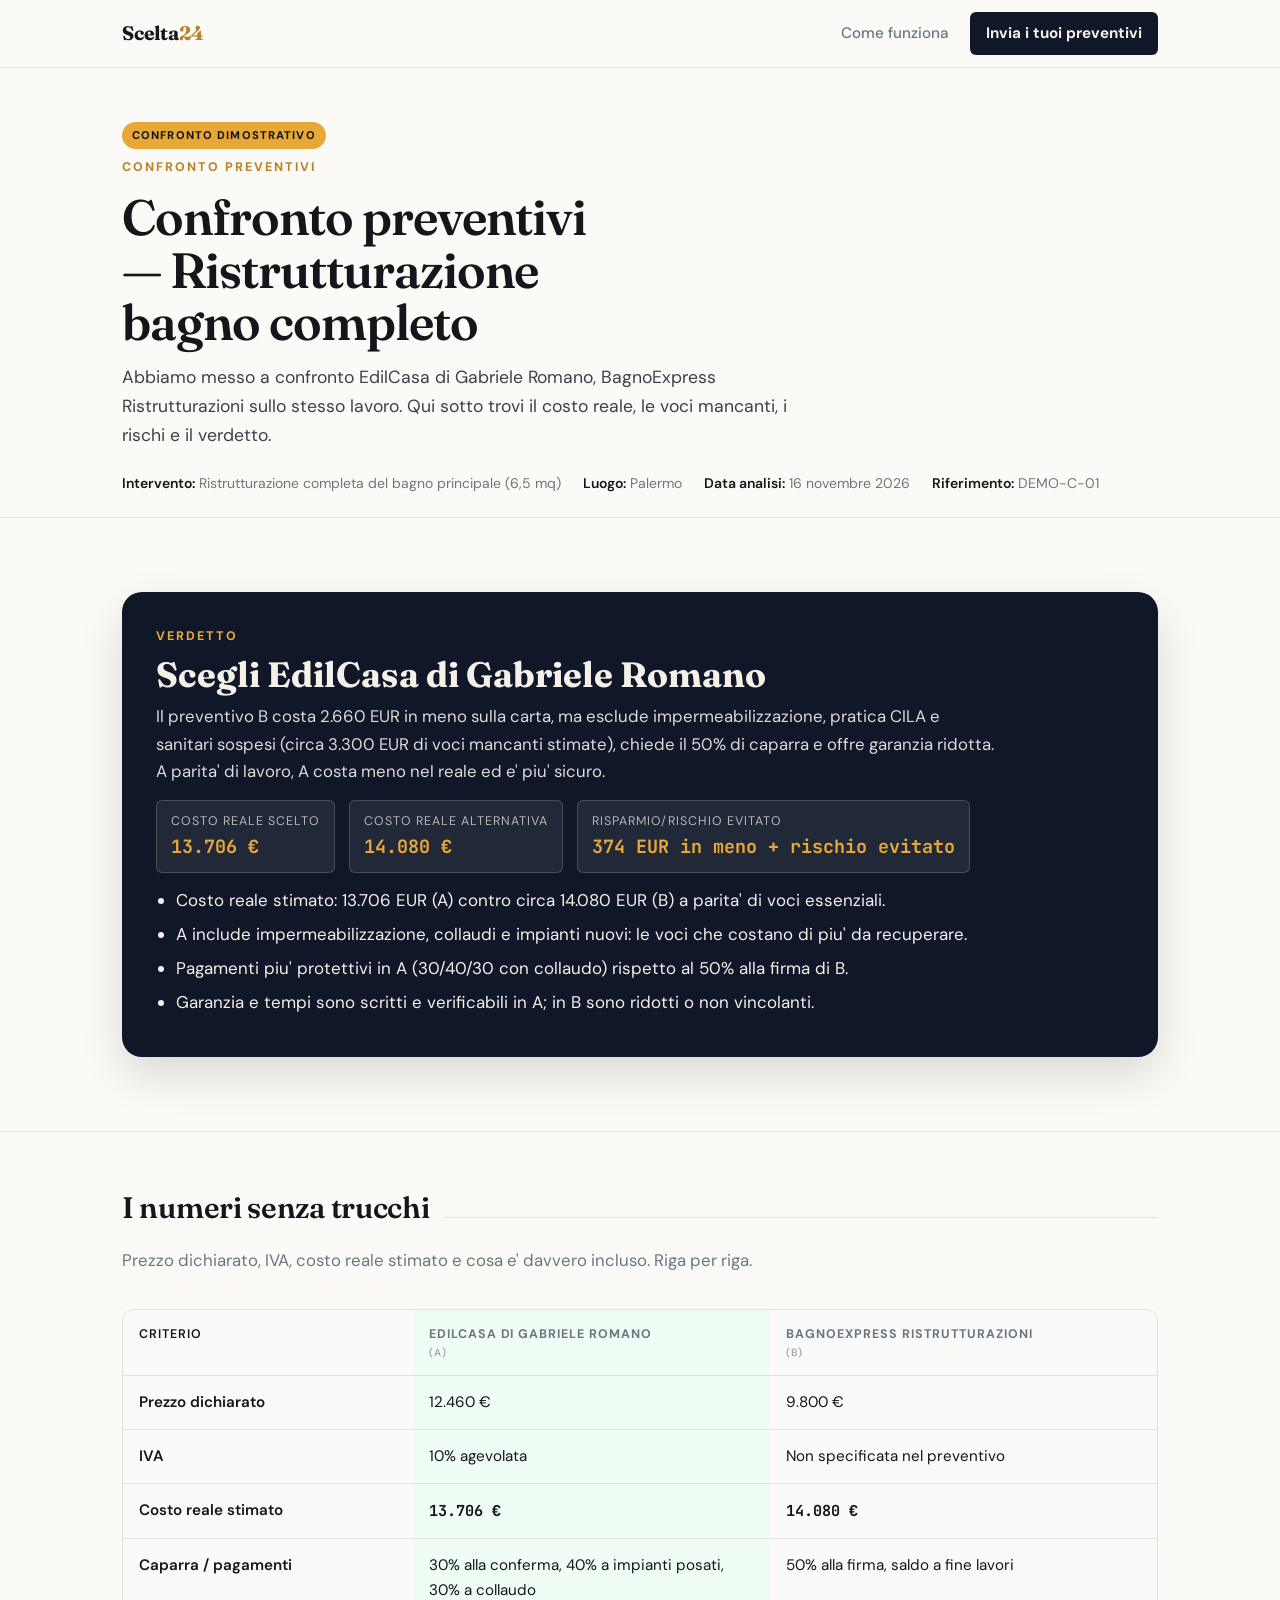
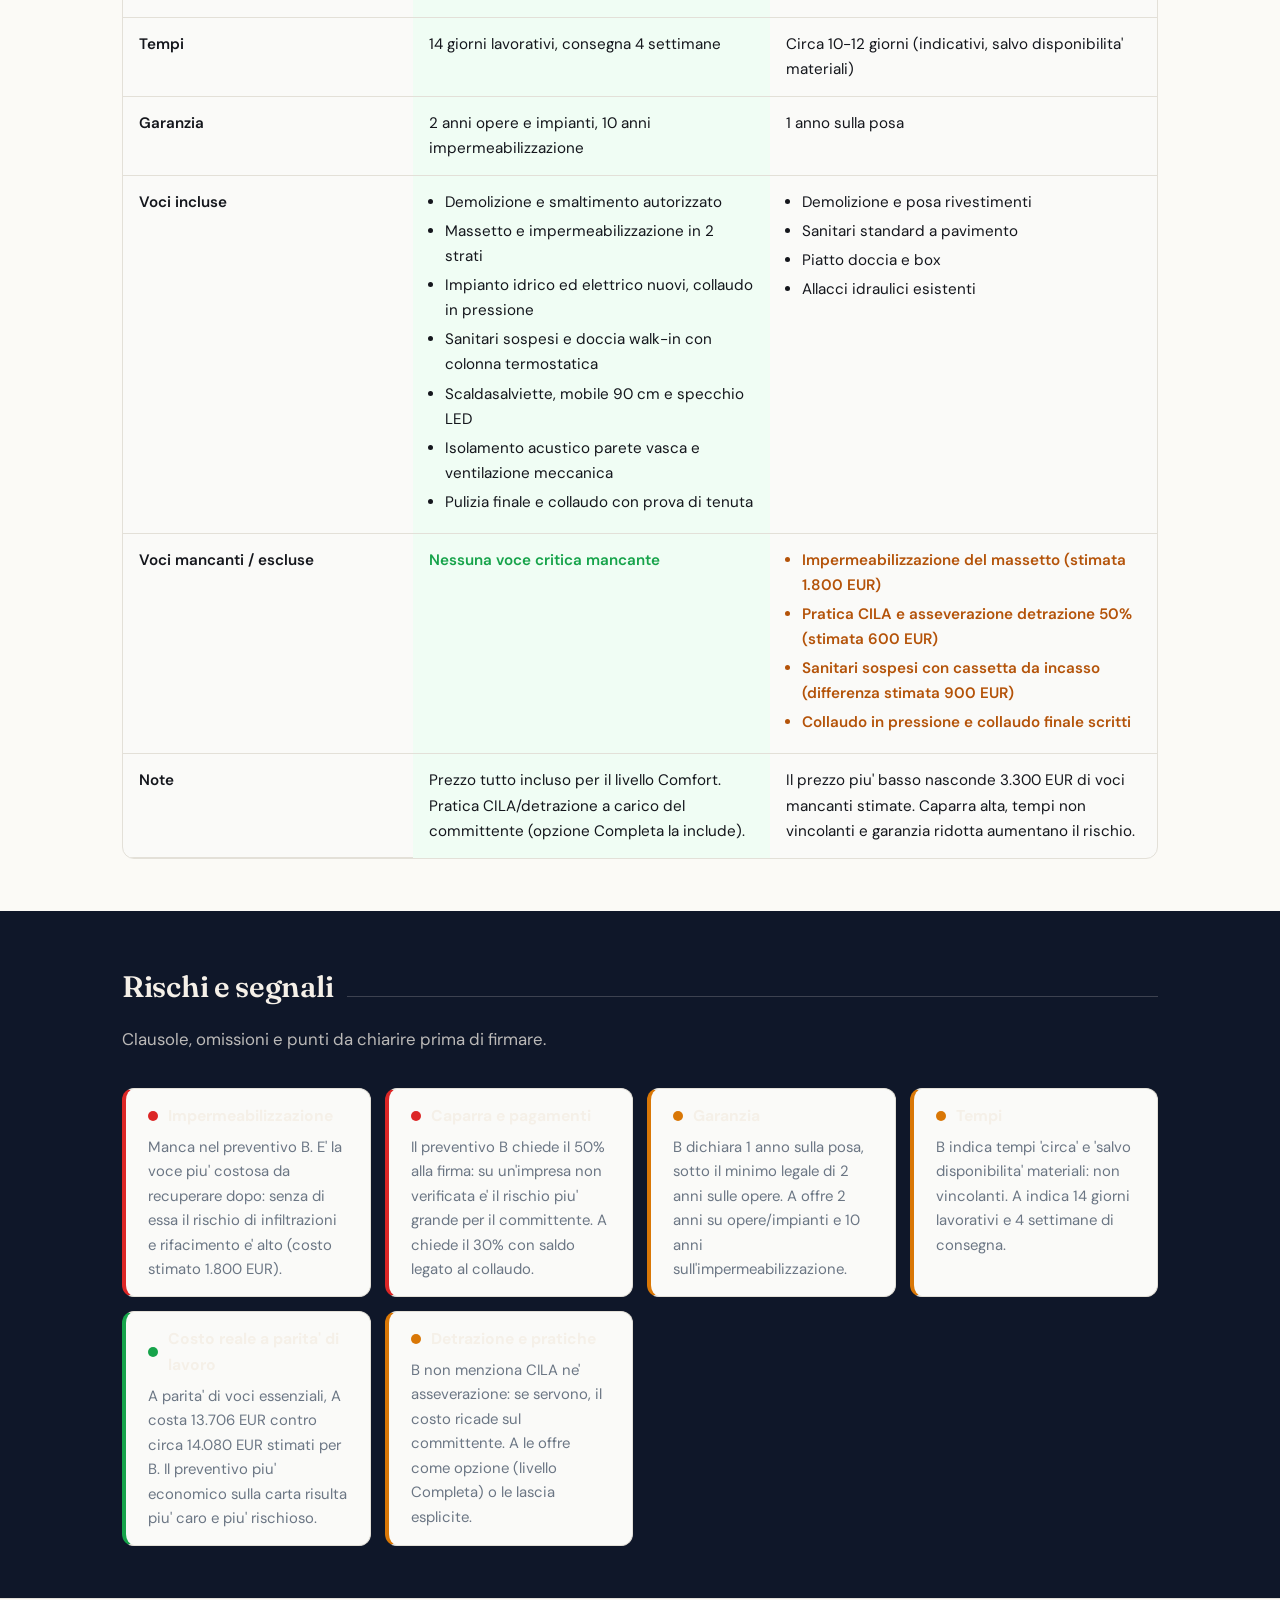
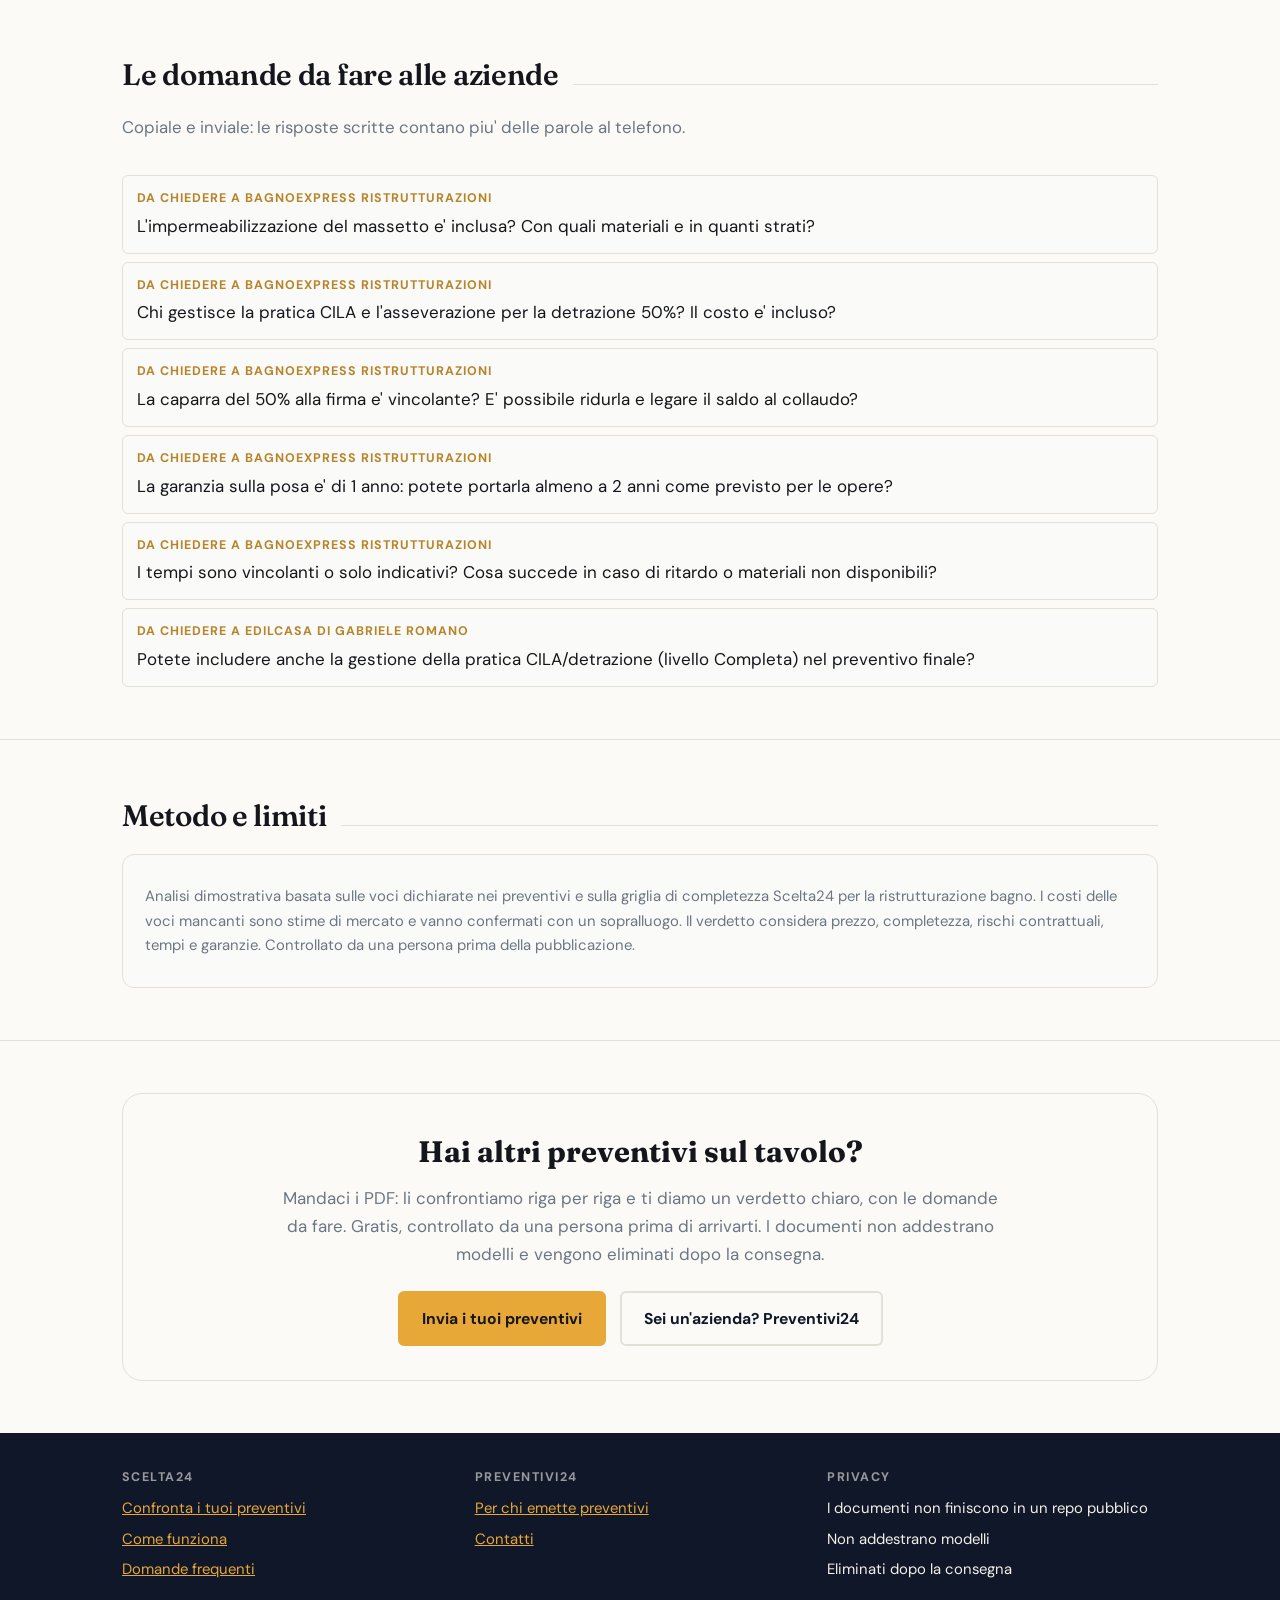
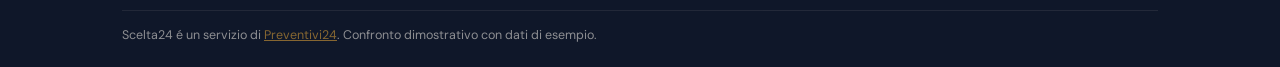
==== confronto-demo-bagno/index.html @ 73a25866 "Riconverte Scelta24 in comparatore preventivi: demo confronto, griglie conoscenza, analizza.py, land" ====
<!DOCTYPE html>
<html lang="it">
<head>
<meta charset="utf-8">
<meta name="viewport" content="width=device-width, initial-scale=1.0">
<title>Confronto preventivi — Ristrutturazione bagno completo | Scelta24</title>
<meta name="description" content="Confronto dimostrativo tra due preventivi per lo stesso bagno: costo reale, voci mancanti, rischi e verdetto.">
<meta name="robots" content="index, follow">
<meta name="theme-color" content="#0F1729">
<link rel="canonical" href="https://gabriruss1.github.io/scelta24/confronto-demo-bagno/">

<meta property="og:type" content="article">
<meta property="og:locale" content="it_IT">
<meta property="og:site_name" content="Scelta24">
<meta property="og:title" content="Scegli EdilCasa di Gabriele Romano">
<meta property="og:description" content="Il preventivo B costa 2.660 EUR in meno sulla carta, ma esclude impermeabilizzazione, pratica CILA e sanitari sospesi (circa 3.300 EUR di voci mancanti stimate), chiede il 50% di caparra e offre garanzia ridotta. A parita&#x27; di lavoro, A costa meno nel reale ed e&#x27; piu&#x27; sicuro.">
<meta property="og:url" content="https://gabriruss1.github.io/scelta24/confronto-demo-bagno/">
<meta property="og:image" content="https://gabriruss1.github.io/scelta24/confronto-demo-bagno/og.png">
<meta name="twitter:card" content="summary_large_image">
<meta name="twitter:title" content="Scegli EdilCasa di Gabriele Romano">
<meta name="twitter:description" content="Il preventivo B costa 2.660 EUR in meno sulla carta, ma esclude impermeabilizzazione, pratica CILA e sanitari sospesi (circa 3.300 EUR di voci mancanti stimate), chiede il 50% di caparra e offre garanzia ridotta. A parita&#x27; di lavoro, A costa meno nel reale ed e&#x27; piu&#x27; sicuro.">
<meta name="twitter:image" content="https://gabriruss1.github.io/scelta24/confronto-demo-bagno/og.png">

<link rel="icon" href="data:image/svg+xml,<svg xmlns='http://www.w3.org/2000/svg' viewBox='0 0 100 100'><text y='.9em' font-size='90'>S</text></svg>">
<link rel="preconnect" href="https://fonts.googleapis.com">
<link rel="preconnect" href="https://fonts.gstatic.com" crossorigin>
<link href="https://fonts.googleapis.com/css2?family=Fraunces:opsz,wght@9..144,300;9..144,600;9..144,800&family=DM+Sans:wght@400;500;700&family=JetBrains+Mono:wght@400;700&display=swap" rel="stylesheet">
<link rel="stylesheet" href="../assets/100439ae/confronto.css">

</head>
<body>
<a class="skip-link" href="#contenuto">Salta al contenuto</a>

<header class="topbar no-print">
  <div class="topbar__inner">
    <a class="logo" href="../index.html">Scelta<span>24</span></a>
    <nav>
      <a href="../index.html#come-funziona">Come funziona</a>
      <a class="cta" href="https://gabriruss1.github.io/preventivi24/contatti.html?servizio=confronto">Invia i tuoi preventivi</a>
    </nav>
  </div>
</header>

<main id="contenuto">
<section class="hero hero--confronto"><div class="wrap"><span class="badge-demo">Confronto dimostrativo</span><p class="hero__kicker">Confronto preventivi</p><h1>Confronto preventivi — Ristrutturazione bagno completo</h1><p class="hero__lead">Abbiamo messo a confronto EdilCasa di Gabriele Romano, BagnoExpress Ristrutturazioni sullo stesso lavoro. Qui sotto trovi il costo reale, le voci mancanti, i rischi e il verdetto.</p><div class="meta-riga"><span><b>Intervento:</b> Ristrutturazione completa del bagno principale (6,5 mq)</span><span><b>Luogo:</b> Palermo</span><span><b>Data analisi:</b> 16 novembre 2026</span><span><b>Riferimento:</b> DEMO-C-01</span></div></div></section>
<section class="sezione"><div class="wrap"><section class="verdetto" id="verdetto"><p class="verdetto__kicker">Verdetto</p><h2>Scegli EdilCasa di Gabriele Romano</h2><p class="verdetto__perche">Il preventivo B costa 2.660 EUR in meno sulla carta, ma esclude impermeabilizzazione, pratica CILA e sanitari sospesi (circa 3.300 EUR di voci mancanti stimate), chiede il 50% di caparra e offre garanzia ridotta. A parita&#x27; di lavoro, A costa meno nel reale ed e&#x27; piu&#x27; sicuro.</p><div class="verdetto__numeri"><div class="pill"><small>Costo reale scelto</small><strong>13.706 €</strong></div><div class="pill"><small>Costo reale alternativa</small><strong>14.080 €</strong></div><div class="pill"><small>Risparmio/rischio evitato</small><strong>374 EUR in meno + rischio evitato</strong></div></div><ul><li>Costo reale stimato: 13.706 EUR (A) contro circa 14.080 EUR (B) a parita&#x27; di voci essenziali.</li><li>A include impermeabilizzazione, collaudi e impianti nuovi: le voci che costano di piu&#x27; da recuperare.</li><li>Pagamenti piu&#x27; protettivi in A (30/40/30 con collaudo) rispetto al 50% alla firma di B.</li><li>Garanzia e tempi sono scritti e verificabili in A; in B sono ridotti o non vincolanti.</li></ul></section></div></section>
<section class="sezione"><div class="wrap"><h2 class="h2">I numeri senza trucchi</h2><p class="sottotitolo">Prezzo dichiarato, IVA, costo reale stimato e cosa e' davvero incluso. Riga per riga.</p><div class="tabella-wrap"><table class="confronto-tbl"><thead><tr><th>Criterio</th><th class="win">EdilCasa di Gabriele Romano <small style="display:block;font-weight:500;opacity:.7">(A)</small></th><th class="">BagnoExpress Ristrutturazioni <small style="display:block;font-weight:500;opacity:.7">(B)</small></th></tr></thead><tbody><tr><th>Prezzo dichiarato</th><td class="win">12.460 €</td><td class="">9.800 €</td></tr><tr><th>IVA</th><td class="win">10% agevolata</td><td class="">Non specificata nel preventivo</td></tr><tr><th>Costo reale stimato</th><td class="costo win">13.706 €</td><td class="costo ">14.080 €</td></tr><tr><th>Caparra / pagamenti</th><td class="win">30% alla conferma, 40% a impianti posati, 30% a collaudo</td><td class="">50% alla firma, saldo a fine lavori</td></tr><tr><th>Tempi</th><td class="win">14 giorni lavorativi, consegna 4 settimane</td><td class="">Circa 10-12 giorni (indicativi, salvo disponibilita&#x27; materiali)</td></tr><tr><th>Garanzia</th><td class="win">2 anni opere e impianti, 10 anni impermeabilizzazione</td><td class="">1 anno sulla posa</td></tr><tr><th>Voci incluse</th><td class="win"><ul><li>Demolizione e smaltimento autorizzato</li><li>Massetto e impermeabilizzazione in 2 strati</li><li>Impianto idrico ed elettrico nuovi, collaudo in pressione</li><li>Sanitari sospesi e doccia walk-in con colonna termostatica</li><li>Scaldasalviette, mobile 90 cm e specchio LED</li><li>Isolamento acustico parete vasca e ventilazione meccanica</li><li>Pulizia finale e collaudo con prova di tenuta</li></ul></td><td class=""><ul><li>Demolizione e posa rivestimenti</li><li>Sanitari standard a pavimento</li><li>Piatto doccia e box</li><li>Allacci idraulici esistenti</li></ul></td></tr><tr><th>Voci mancanti / escluse</th><td class="win"><p style='color:#16a34a;margin:0;font-weight:600'>Nessuna voce critica mancante</p></td><td class=""><ul class="missing"><li>Impermeabilizzazione del massetto (stimata 1.800 EUR)</li><li>Pratica CILA e asseverazione detrazione 50% (stimata 600 EUR)</li><li>Sanitari sospesi con cassetta da incasso (differenza stimata 900 EUR)</li><li>Collaudo in pressione e collaudo finale scritti</li></ul></td></tr><tr><th>Note</th><td class="win">Prezzo tutto incluso per il livello Comfort. Pratica CILA/detrazione a carico del committente (opzione Completa la include).</td><td class="">Il prezzo piu&#x27; basso nasconde 3.300 EUR di voci mancanti stimate. Caparra alta, tempi non vincolanti e garanzia ridotta aumentano il rischio.</td></tr></tbody></table></div></div></section>
<section class="sezione sezione--scura"><div class="wrap"><h2 class="h2">Rischi e segnali</h2><p class="sottotitolo">Clausole, omissioni e punti da chiarire prima di firmare.</p><div class="semafori"><div class="semaforo semaforo--rosso"><div class="semaforo__head"><span class="dot"></span><h3>Impermeabilizzazione</h3></div><p>Manca nel preventivo B. E&#x27; la voce piu&#x27; costosa da recuperare dopo: senza di essa il rischio di infiltrazioni e rifacimento e&#x27; alto (costo stimato 1.800 EUR).</p></div><div class="semaforo semaforo--rosso"><div class="semaforo__head"><span class="dot"></span><h3>Caparra e pagamenti</h3></div><p>Il preventivo B chiede il 50% alla firma: su un&#x27;impresa non verificata e&#x27; il rischio piu&#x27; grande per il committente. A chiede il 30% con saldo legato al collaudo.</p></div><div class="semaforo semaforo--giallo"><div class="semaforo__head"><span class="dot"></span><h3>Garanzia</h3></div><p>B dichiara 1 anno sulla posa, sotto il minimo legale di 2 anni sulle opere. A offre 2 anni su opere/impianti e 10 anni sull&#x27;impermeabilizzazione.</p></div><div class="semaforo semaforo--giallo"><div class="semaforo__head"><span class="dot"></span><h3>Tempi</h3></div><p>B indica tempi &#x27;circa&#x27; e &#x27;salvo disponibilita&#x27; materiali: non vincolanti. A indica 14 giorni lavorativi e 4 settimane di consegna.</p></div><div class="semaforo semaforo--verde"><div class="semaforo__head"><span class="dot"></span><h3>Costo reale a parita&#x27; di lavoro</h3></div><p>A parita&#x27; di voci essenziali, A costa 13.706 EUR contro circa 14.080 EUR stimati per B. Il preventivo piu&#x27; economico sulla carta risulta piu&#x27; caro e piu&#x27; rischioso.</p></div><div class="semaforo semaforo--giallo"><div class="semaforo__head"><span class="dot"></span><h3>Detrazione e pratiche</h3></div><p>B non menziona CILA ne&#x27; asseverazione: se servono, il costo ricade sul committente. A le offre come opzione (livello Completa) o le lascia esplicite.</p></div></div></div></section>
<section class="sezione"><div class="wrap"><h2 class="h2">Le domande da fare alle aziende</h2><p class="sottotitolo">Copiale e inviale: le risposte scritte contano piu' delle parole al telefono.</p><ul class="domande"><li><b>Da chiedere a BagnoExpress Ristrutturazioni</b>L&#x27;impermeabilizzazione del massetto e&#x27; inclusa? Con quali materiali e in quanti strati?</li><li><b>Da chiedere a BagnoExpress Ristrutturazioni</b>Chi gestisce la pratica CILA e l&#x27;asseverazione per la detrazione 50%? Il costo e&#x27; incluso?</li><li><b>Da chiedere a BagnoExpress Ristrutturazioni</b>La caparra del 50% alla firma e&#x27; vincolante? E&#x27; possibile ridurla e legare il saldo al collaudo?</li><li><b>Da chiedere a BagnoExpress Ristrutturazioni</b>La garanzia sulla posa e&#x27; di 1 anno: potete portarla almeno a 2 anni come previsto per le opere?</li><li><b>Da chiedere a BagnoExpress Ristrutturazioni</b>I tempi sono vincolanti o solo indicativi? Cosa succede in caso di ritardo o materiali non disponibili?</li><li><b>Da chiedere a EdilCasa di Gabriele Romano</b>Potete includere anche la gestione della pratica CILA/detrazione (livello Completa) nel preventivo finale?</li></ul></div></section>
<section class="sezione"><div class="wrap"><h2 class="h2">Metodo e limiti</h2><div class="metodo"><p>Analisi dimostrativa basata sulle voci dichiarate nei preventivi e sulla griglia di completezza Scelta24 per la ristrutturazione bagno. I costi delle voci mancanti sono stime di mercato e vanno confermati con un sopralluogo. Il verdetto considera prezzo, completezza, rischi contrattuali, tempi e garanzie. Controllato da una persona prima della pubblicazione.</p></div></div></section>
<section class="sezione no-print"><div class="wrap"><div class="cta-blocco"><h2>Hai altri preventivi sul tavolo?</h2><p>Mandaci i PDF: li confrontiamo riga per riga e ti diamo un verdetto chiaro, con le domande da fare. Gratis, controllato da una persona prima di arrivarti. I documenti non addestrano modelli e vengono eliminati dopo la consegna.</p><div class="hero__azioni" style="justify-content:center"><a class="btn btn--accent" href="https://gabriruss1.github.io/preventivi24/contatti.html?servizio=confronto">Invia i tuoi preventivi</a><a class="btn btn--ghost" href="https://gabriruss1.github.io/preventivi24">Sei un'azienda? Preventivi24</a></div></div></div></section>
</main>

<footer class="pie">
  <div class="wrap">
    <div class="colonne">
      <div>
        <h4>Scelta24</h4>
        <ul>
          <li><a href="../index.html">Confronta i tuoi preventivi</a></li>
          <li><a href="../index.html#come-funziona">Come funziona</a></li>
          <li><a href="../index.html#faq">Domande frequenti</a></li>
        </ul>
      </div>
      <div>
        <h4>Preventivi24</h4>
        <ul>
          <li><a href="https://gabriruss1.github.io/preventivi24">Per chi emette preventivi</a></li>
          <li><a href="https://gabriruss1.github.io/preventivi24/contatti.html">Contatti</a></li>
        </ul>
      </div>
      <div>
        <h4>Privacy</h4>
        <ul>
          <li>I documenti non finiscono in un repo pubblico</li>
          <li>Non addestrano modelli</li>
          <li>Eliminati dopo la consegna</li>
        </ul>
      </div>
    </div>
    <p class="nota">Scelta24 &eacute; un servizio di <a href="https://gabriruss1.github.io/preventivi24">Preventivi24</a>. Confronto dimostrativo con dati di esempio.</p>
  </div>
</footer>

</body>
</html>
---- assets/100439ae/confronto.css ----
/* confronto.css — report di confronto preventivi */
@import url("tokens.css");
@import url("landing.css");

.hero--confronto { padding-bottom: var(--s-4); }
.hero--confronto h1 { max-width: 22ch; }
.meta-riga { display:flex; flex-wrap:wrap; gap: var(--s-2) var(--s-4); margin-top: var(--s-3); font-size: var(--t-small); color: var(--grey); }
.meta-riga span b { color: var(--ink); font-weight: 600; }

.verdetto {
  background: var(--brand); color: var(--brand-ink);
  border-radius: var(--r-lg); padding: var(--s-5); margin: var(--s-4) 0;
  box-shadow: var(--shadow-lg);
}
.verdetto__kicker { font-size: var(--t-tiny); letter-spacing:.16em; text-transform:uppercase; color: var(--amber); font-weight:800; margin:0 0 var(--s-2); }
.verdetto h2 { font-family: var(--font-display); font-size: clamp(1.6rem, 3vw, 2.2rem); margin:0 0 var(--s-2); line-height:1.15; }
.verdetto__perche { font-size: 1.05rem; opacity:.9; max-width: 70ch; margin:0 0 var(--s-3); }
.verdetto__numeri { display:flex; flex-wrap:wrap; gap: var(--s-3); margin: var(--s-3) 0; }
.pill { background: rgba(255,255,255,.08); border: 1px solid rgba(245,240,232,.18); border-radius: var(--r-sm); padding: 10px 14px; }
.pill small { display:block; font-size: var(--t-tiny); letter-spacing:.08em; text-transform:uppercase; opacity:.7; }
.pill strong { font-family: var(--font-mono); font-size: 1.15rem; color: var(--amber); }
.verdetto ul { margin: var(--s-2) 0 0; padding-left: 20px; }
.verdetto li { margin-bottom: 6px; }

.sezione { scroll-margin-top: 90px; }

.tabella-wrap { overflow-x: auto; -webkit-overflow-scrolling: touch; border:1px solid var(--line); border-radius: var(--r-md); background: var(--white); }
table.confronto-tbl { width:100%; border-collapse: collapse; min-width: 640px; font-size: .95rem; }
table.confronto-tbl th, table.confronto-tbl td { padding: 14px 16px; text-align:left; vertical-align: top; border-bottom:1px solid var(--line); }
table.confronto-tbl thead th { background: var(--tinta); font-size: var(--t-tiny); letter-spacing:.08em; text-transform:uppercase; color: var(--grey); font-weight:700; }
table.confronto-tbl th:first-child { width: 28%; color: var(--ink); font-weight:600; }
table.confronto-tbl tbody tr:last-child td { border-bottom: none; }
table.confronto-tbl .win { background: #f0fdf4; }
table.confronto-tbl .lose { background: #fff7ed; }
table.confronto-tbl .costo { font-family: var(--font-mono); font-weight:700; }
table.confronto-tbl .missing { color: #b45309; font-weight:600; }
table.confronto-tbl ul { margin:0; padding-left:16px; }
table.confronto-tbl li { margin-bottom:4px; }

.semafori { display:grid; gap: var(--s-3); grid-template-columns: repeat(auto-fit, minmax(240px, 1fr)); }
.semaforo { background: var(--white); border:1px solid var(--line); border-radius: var(--r-md); padding: var(--s-3) var(--s-4); border-left: 4px solid var(--line); }
.semaforo--rosso { border-left-color: #dc2626; }
.semaforo--giallo { border-left-color: #d97706; }
.semaforo--verde { border-left-color: #16a34a; }
.semaforo__head { display:flex; align-items:center; gap:10px; margin-bottom:6px; }
.dot { width:10px; height:10px; border-radius:50%; background: var(--line); flex:0 0 auto; }
.semaforo--rosso .dot { background:#dc2626; }
.semaforo--giallo .dot { background:#d97706; }
.semaforo--verde .dot { background:#16a34a; }
.semaforo h3 { font-size: .98rem; margin:0; font-weight:700; }
.semaforo p { margin:0; font-size: .93rem; color: var(--grey); }

.domande { list-style:none; margin:0; padding:0; display:grid; gap: var(--s-2); }
.domande li { background: var(--white); border:1px solid var(--line); border-radius: var(--r-sm); padding: 12px 14px; }
.domande li b { color: var(--amber-dim); font-size: var(--t-tiny); letter-spacing:.08em; text-transform:uppercase; display:block; margin-bottom:4px; }

.cta-blocco { background: var(--tinta); border:1px solid var(--line); border-radius: var(--r-lg); padding: var(--s-5); text-align:center; }
.cta-blocco h2 { font-family: var(--font-display); font-size: var(--t-h2); margin:0 0 var(--s-2); }
.cta-blocco p { color: var(--grey); margin:0 auto var(--s-4); max-width: 60ch; }

.metodo { font-size: .93rem; color: var(--grey); background: var(--white); border:1px solid var(--line); border-radius: var(--r-md); padding: var(--s-3) var(--s-4); }

.badge-demo { display:inline-block; background: var(--amber); color:#14161C; font-size:.7rem; font-weight:800; letter-spacing:.1em; text-transform:uppercase; padding:4px 10px; border-radius:100px; margin-bottom: var(--s-2); }

@media (max-width: 640px) {
  .verdetto { padding: var(--s-4); }
  .tabella-wrap { border-radius: var(--r-sm); }
}

@media print {
  .topbar, .no-print, .cta-blocco .hero__azioni, footer.pie { display:none !important; }
  body { background:#fff; color:#111; }
  .sezione { padding: 18px 0; border-top: 1px solid #ddd; }
  .verdetto { background:#0F1729; color:#fff; -webkit-print-color-adjust: exact; print-color-adjust: exact; break-inside: avoid; }
  .semaforo, .domande li, .metodo { break-inside: avoid; }
  .tabella-wrap { overflow: visible; }
  table.confronto-tbl { min-width: 0; font-size: 10pt; }
}
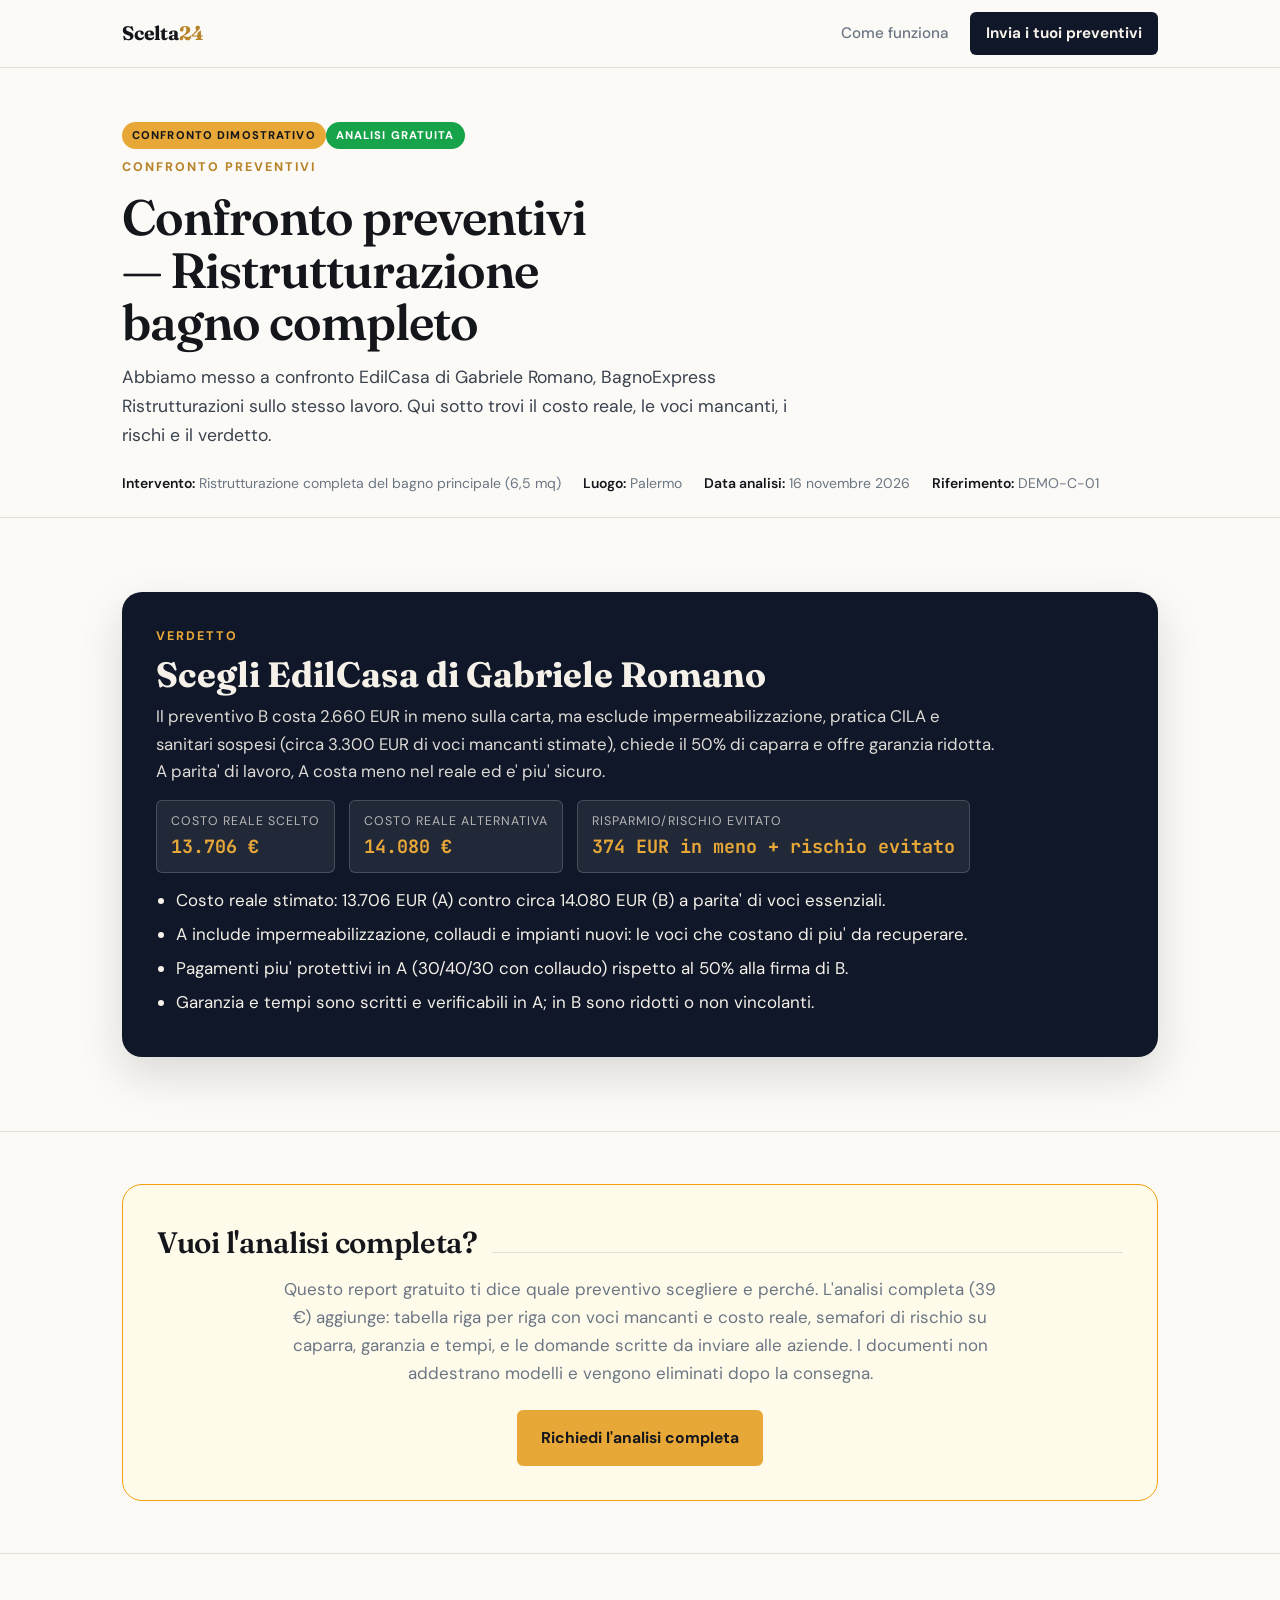
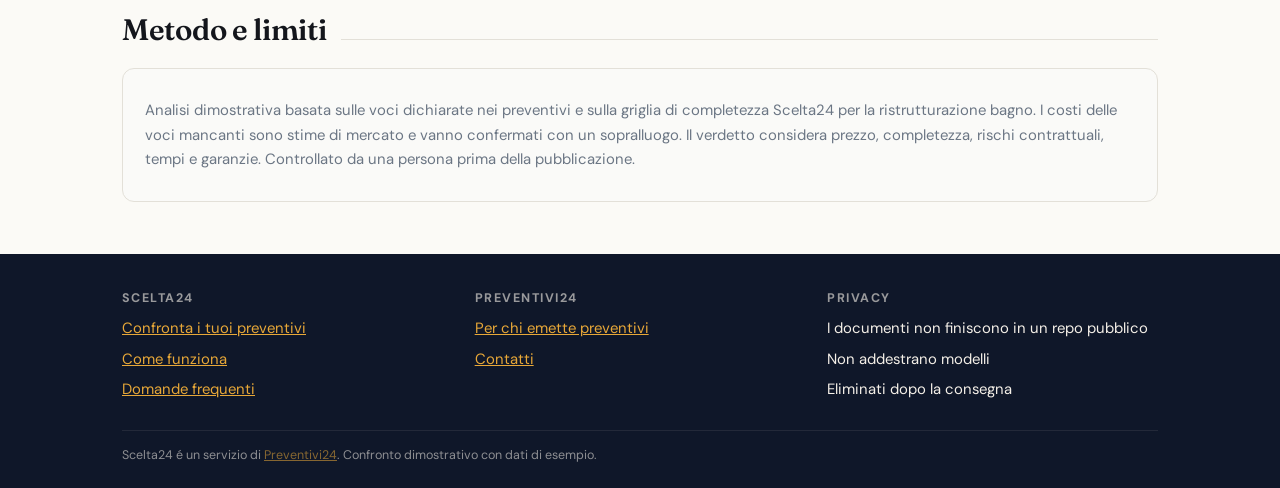
==== commit e2654132: "Aggiunge modello freemium a Scelta24: livello gratuito/completa, CTA upsell analisi completa, landin" ====
--- a/confronto-demo-bagno/index.html
+++ b/confronto-demo-bagno/index.html
@@ -42,13 +42,10 @@
 </header>
 
 <main id="contenuto">
-<section class="hero hero--confronto"><div class="wrap"><span class="badge-demo">Confronto dimostrativo</span><p class="hero__kicker">Confronto preventivi</p><h1>Confronto preventivi — Ristrutturazione bagno completo</h1><p class="hero__lead">Abbiamo messo a confronto EdilCasa di Gabriele Romano, BagnoExpress Ristrutturazioni sullo stesso lavoro. Qui sotto trovi il costo reale, le voci mancanti, i rischi e il verdetto.</p><div class="meta-riga"><span><b>Intervento:</b> Ristrutturazione completa del bagno principale (6,5 mq)</span><span><b>Luogo:</b> Palermo</span><span><b>Data analisi:</b> 16 novembre 2026</span><span><b>Riferimento:</b> DEMO-C-01</span></div></div></section>
+<section class="hero hero--confronto"><div class="wrap"><span class="badge-demo">Confronto dimostrativo</span><span class="badge-livello badge--gratuito">Analisi gratuita</span><p class="hero__kicker">Confronto preventivi</p><h1>Confronto preventivi — Ristrutturazione bagno completo</h1><p class="hero__lead">Abbiamo messo a confronto EdilCasa di Gabriele Romano, BagnoExpress Ristrutturazioni sullo stesso lavoro. Qui sotto trovi il costo reale, le voci mancanti, i rischi e il verdetto.</p><div class="meta-riga"><span><b>Intervento:</b> Ristrutturazione completa del bagno principale (6,5 mq)</span><span><b>Luogo:</b> Palermo</span><span><b>Data analisi:</b> 16 novembre 2026</span><span><b>Riferimento:</b> DEMO-C-01</span></div></div></section>
 <section class="sezione"><div class="wrap"><section class="verdetto" id="verdetto"><p class="verdetto__kicker">Verdetto</p><h2>Scegli EdilCasa di Gabriele Romano</h2><p class="verdetto__perche">Il preventivo B costa 2.660 EUR in meno sulla carta, ma esclude impermeabilizzazione, pratica CILA e sanitari sospesi (circa 3.300 EUR di voci mancanti stimate), chiede il 50% di caparra e offre garanzia ridotta. A parita&#x27; di lavoro, A costa meno nel reale ed e&#x27; piu&#x27; sicuro.</p><div class="verdetto__numeri"><div class="pill"><small>Costo reale scelto</small><strong>13.706 €</strong></div><div class="pill"><small>Costo reale alternativa</small><strong>14.080 €</strong></div><div class="pill"><small>Risparmio/rischio evitato</small><strong>374 EUR in meno + rischio evitato</strong></div></div><ul><li>Costo reale stimato: 13.706 EUR (A) contro circa 14.080 EUR (B) a parita&#x27; di voci essenziali.</li><li>A include impermeabilizzazione, collaudi e impianti nuovi: le voci che costano di piu&#x27; da recuperare.</li><li>Pagamenti piu&#x27; protettivi in A (30/40/30 con collaudo) rispetto al 50% alla firma di B.</li><li>Garanzia e tempi sono scritti e verificabili in A; in B sono ridotti o non vincolanti.</li></ul></section></div></section>
-<section class="sezione"><div class="wrap"><h2 class="h2">I numeri senza trucchi</h2><p class="sottotitolo">Prezzo dichiarato, IVA, costo reale stimato e cosa e' davvero incluso. Riga per riga.</p><div class="tabella-wrap"><table class="confronto-tbl"><thead><tr><th>Criterio</th><th class="win">EdilCasa di Gabriele Romano <small style="display:block;font-weight:500;opacity:.7">(A)</small></th><th class="">BagnoExpress Ristrutturazioni <small style="display:block;font-weight:500;opacity:.7">(B)</small></th></tr></thead><tbody><tr><th>Prezzo dichiarato</th><td class="win">12.460 €</td><td class="">9.800 €</td></tr><tr><th>IVA</th><td class="win">10% agevolata</td><td class="">Non specificata nel preventivo</td></tr><tr><th>Costo reale stimato</th><td class="costo win">13.706 €</td><td class="costo ">14.080 €</td></tr><tr><th>Caparra / pagamenti</th><td class="win">30% alla conferma, 40% a impianti posati, 30% a collaudo</td><td class="">50% alla firma, saldo a fine lavori</td></tr><tr><th>Tempi</th><td class="win">14 giorni lavorativi, consegna 4 settimane</td><td class="">Circa 10-12 giorni (indicativi, salvo disponibilita&#x27; materiali)</td></tr><tr><th>Garanzia</th><td class="win">2 anni opere e impianti, 10 anni impermeabilizzazione</td><td class="">1 anno sulla posa</td></tr><tr><th>Voci incluse</th><td class="win"><ul><li>Demolizione e smaltimento autorizzato</li><li>Massetto e impermeabilizzazione in 2 strati</li><li>Impianto idrico ed elettrico nuovi, collaudo in pressione</li><li>Sanitari sospesi e doccia walk-in con colonna termostatica</li><li>Scaldasalviette, mobile 90 cm e specchio LED</li><li>Isolamento acustico parete vasca e ventilazione meccanica</li><li>Pulizia finale e collaudo con prova di tenuta</li></ul></td><td class=""><ul><li>Demolizione e posa rivestimenti</li><li>Sanitari standard a pavimento</li><li>Piatto doccia e box</li><li>Allacci idraulici esistenti</li></ul></td></tr><tr><th>Voci mancanti / escluse</th><td class="win"><p style='color:#16a34a;margin:0;font-weight:600'>Nessuna voce critica mancante</p></td><td class=""><ul class="missing"><li>Impermeabilizzazione del massetto (stimata 1.800 EUR)</li><li>Pratica CILA e asseverazione detrazione 50% (stimata 600 EUR)</li><li>Sanitari sospesi con cassetta da incasso (differenza stimata 900 EUR)</li><li>Collaudo in pressione e collaudo finale scritti</li></ul></td></tr><tr><th>Note</th><td class="win">Prezzo tutto incluso per il livello Comfort. Pratica CILA/detrazione a carico del committente (opzione Completa la include).</td><td class="">Il prezzo piu&#x27; basso nasconde 3.300 EUR di voci mancanti stimate. Caparra alta, tempi non vincolanti e garanzia ridotta aumentano il rischio.</td></tr></tbody></table></div></div></section>
-<section class="sezione sezione--scura"><div class="wrap"><h2 class="h2">Rischi e segnali</h2><p class="sottotitolo">Clausole, omissioni e punti da chiarire prima di firmare.</p><div class="semafori"><div class="semaforo semaforo--rosso"><div class="semaforo__head"><span class="dot"></span><h3>Impermeabilizzazione</h3></div><p>Manca nel preventivo B. E&#x27; la voce piu&#x27; costosa da recuperare dopo: senza di essa il rischio di infiltrazioni e rifacimento e&#x27; alto (costo stimato 1.800 EUR).</p></div><div class="semaforo semaforo--rosso"><div class="semaforo__head"><span class="dot"></span><h3>Caparra e pagamenti</h3></div><p>Il preventivo B chiede il 50% alla firma: su un&#x27;impresa non verificata e&#x27; il rischio piu&#x27; grande per il committente. A chiede il 30% con saldo legato al collaudo.</p></div><div class="semaforo semaforo--giallo"><div class="semaforo__head"><span class="dot"></span><h3>Garanzia</h3></div><p>B dichiara 1 anno sulla posa, sotto il minimo legale di 2 anni sulle opere. A offre 2 anni su opere/impianti e 10 anni sull&#x27;impermeabilizzazione.</p></div><div class="semaforo semaforo--giallo"><div class="semaforo__head"><span class="dot"></span><h3>Tempi</h3></div><p>B indica tempi &#x27;circa&#x27; e &#x27;salvo disponibilita&#x27; materiali: non vincolanti. A indica 14 giorni lavorativi e 4 settimane di consegna.</p></div><div class="semaforo semaforo--verde"><div class="semaforo__head"><span class="dot"></span><h3>Costo reale a parita&#x27; di lavoro</h3></div><p>A parita&#x27; di voci essenziali, A costa 13.706 EUR contro circa 14.080 EUR stimati per B. Il preventivo piu&#x27; economico sulla carta risulta piu&#x27; caro e piu&#x27; rischioso.</p></div><div class="semaforo semaforo--giallo"><div class="semaforo__head"><span class="dot"></span><h3>Detrazione e pratiche</h3></div><p>B non menziona CILA ne&#x27; asseverazione: se servono, il costo ricade sul committente. A le offre come opzione (livello Completa) o le lascia esplicite.</p></div></div></div></section>
-<section class="sezione"><div class="wrap"><h2 class="h2">Le domande da fare alle aziende</h2><p class="sottotitolo">Copiale e inviale: le risposte scritte contano piu' delle parole al telefono.</p><ul class="domande"><li><b>Da chiedere a BagnoExpress Ristrutturazioni</b>L&#x27;impermeabilizzazione del massetto e&#x27; inclusa? Con quali materiali e in quanti strati?</li><li><b>Da chiedere a BagnoExpress Ristrutturazioni</b>Chi gestisce la pratica CILA e l&#x27;asseverazione per la detrazione 50%? Il costo e&#x27; incluso?</li><li><b>Da chiedere a BagnoExpress Ristrutturazioni</b>La caparra del 50% alla firma e&#x27; vincolante? E&#x27; possibile ridurla e legare il saldo al collaudo?</li><li><b>Da chiedere a BagnoExpress Ristrutturazioni</b>La garanzia sulla posa e&#x27; di 1 anno: potete portarla almeno a 2 anni come previsto per le opere?</li><li><b>Da chiedere a BagnoExpress Ristrutturazioni</b>I tempi sono vincolanti o solo indicativi? Cosa succede in caso di ritardo o materiali non disponibili?</li><li><b>Da chiedere a EdilCasa di Gabriele Romano</b>Potete includere anche la gestione della pratica CILA/detrazione (livello Completa) nel preventivo finale?</li></ul></div></section>
+<section class="sezione"><div class="wrap"><div class="upsell"><h2 class="h2">Vuoi l'analisi completa?</h2><p>Questo report gratuito ti dice quale preventivo scegliere e perch&eacute;. L'analisi completa (39 &euro;) aggiunge: tabella riga per riga con voci mancanti e costo reale, semafori di rischio su caparra, garanzia e tempi, e le domande scritte da inviare alle aziende. I documenti non addestrano modelli e vengono eliminati dopo la consegna.</p><div class="hero__azioni" style="justify-content:center; margin-top: var(--s-4);"><a class="btn btn--accent" href="https://gabriruss1.github.io/preventivi24/contatti.html?servizio=analisi-completa">Richiedi l'analisi completa</a></div></div></div></section>
 <section class="sezione"><div class="wrap"><h2 class="h2">Metodo e limiti</h2><div class="metodo"><p>Analisi dimostrativa basata sulle voci dichiarate nei preventivi e sulla griglia di completezza Scelta24 per la ristrutturazione bagno. I costi delle voci mancanti sono stime di mercato e vanno confermati con un sopralluogo. Il verdetto considera prezzo, completezza, rischi contrattuali, tempi e garanzie. Controllato da una persona prima della pubblicazione.</p></div></div></section>
-<section class="sezione no-print"><div class="wrap"><div class="cta-blocco"><h2>Hai altri preventivi sul tavolo?</h2><p>Mandaci i PDF: li confrontiamo riga per riga e ti diamo un verdetto chiaro, con le domande da fare. Gratis, controllato da una persona prima di arrivarti. I documenti non addestrano modelli e vengono eliminati dopo la consegna.</p><div class="hero__azioni" style="justify-content:center"><a class="btn btn--accent" href="https://gabriruss1.github.io/preventivi24/contatti.html?servizio=confronto">Invia i tuoi preventivi</a><a class="btn btn--ghost" href="https://gabriruss1.github.io/preventivi24">Sei un'azienda? Preventivi24</a></div></div></div></section>
 </main>
 
 <footer class="pie">
--- a/assets/100439ae/confronto.css
+++ b/assets/100439ae/confronto.css
@@ -62,6 +62,14 @@
 
 .badge-demo { display:inline-block; background: var(--amber); color:#14161C; font-size:.7rem; font-weight:800; letter-spacing:.1em; text-transform:uppercase; padding:4px 10px; border-radius:100px; margin-bottom: var(--s-2); }
 
+.badge-livello { display:inline-block; font-size:.7rem; font-weight:800; letter-spacing:.1em; text-transform:uppercase; padding:4px 10px; border-radius:100px; margin-bottom: var(--s-2); }
+.badge--gratuito { background: #16a34a; color:#fff; }
+.badge--completa { background: #d97706; color:#fff; }
+
+.upsell { background: #fffbeb; border:1px solid #f59e0b; border-radius: var(--r-lg); padding: var(--s-5); text-align:center; }
+.upsell h2 { font-family: var(--font-display); font-size: var(--t-h2); margin:0 0 var(--s-2); color: var(--ink); }
+.upsell p { color: var(--grey); margin:0 auto var(--s-4); max-width: 60ch; }
+
 @media (max-width: 640px) {
   .verdetto { padding: var(--s-4); }
   .tabella-wrap { border-radius: var(--r-sm); }
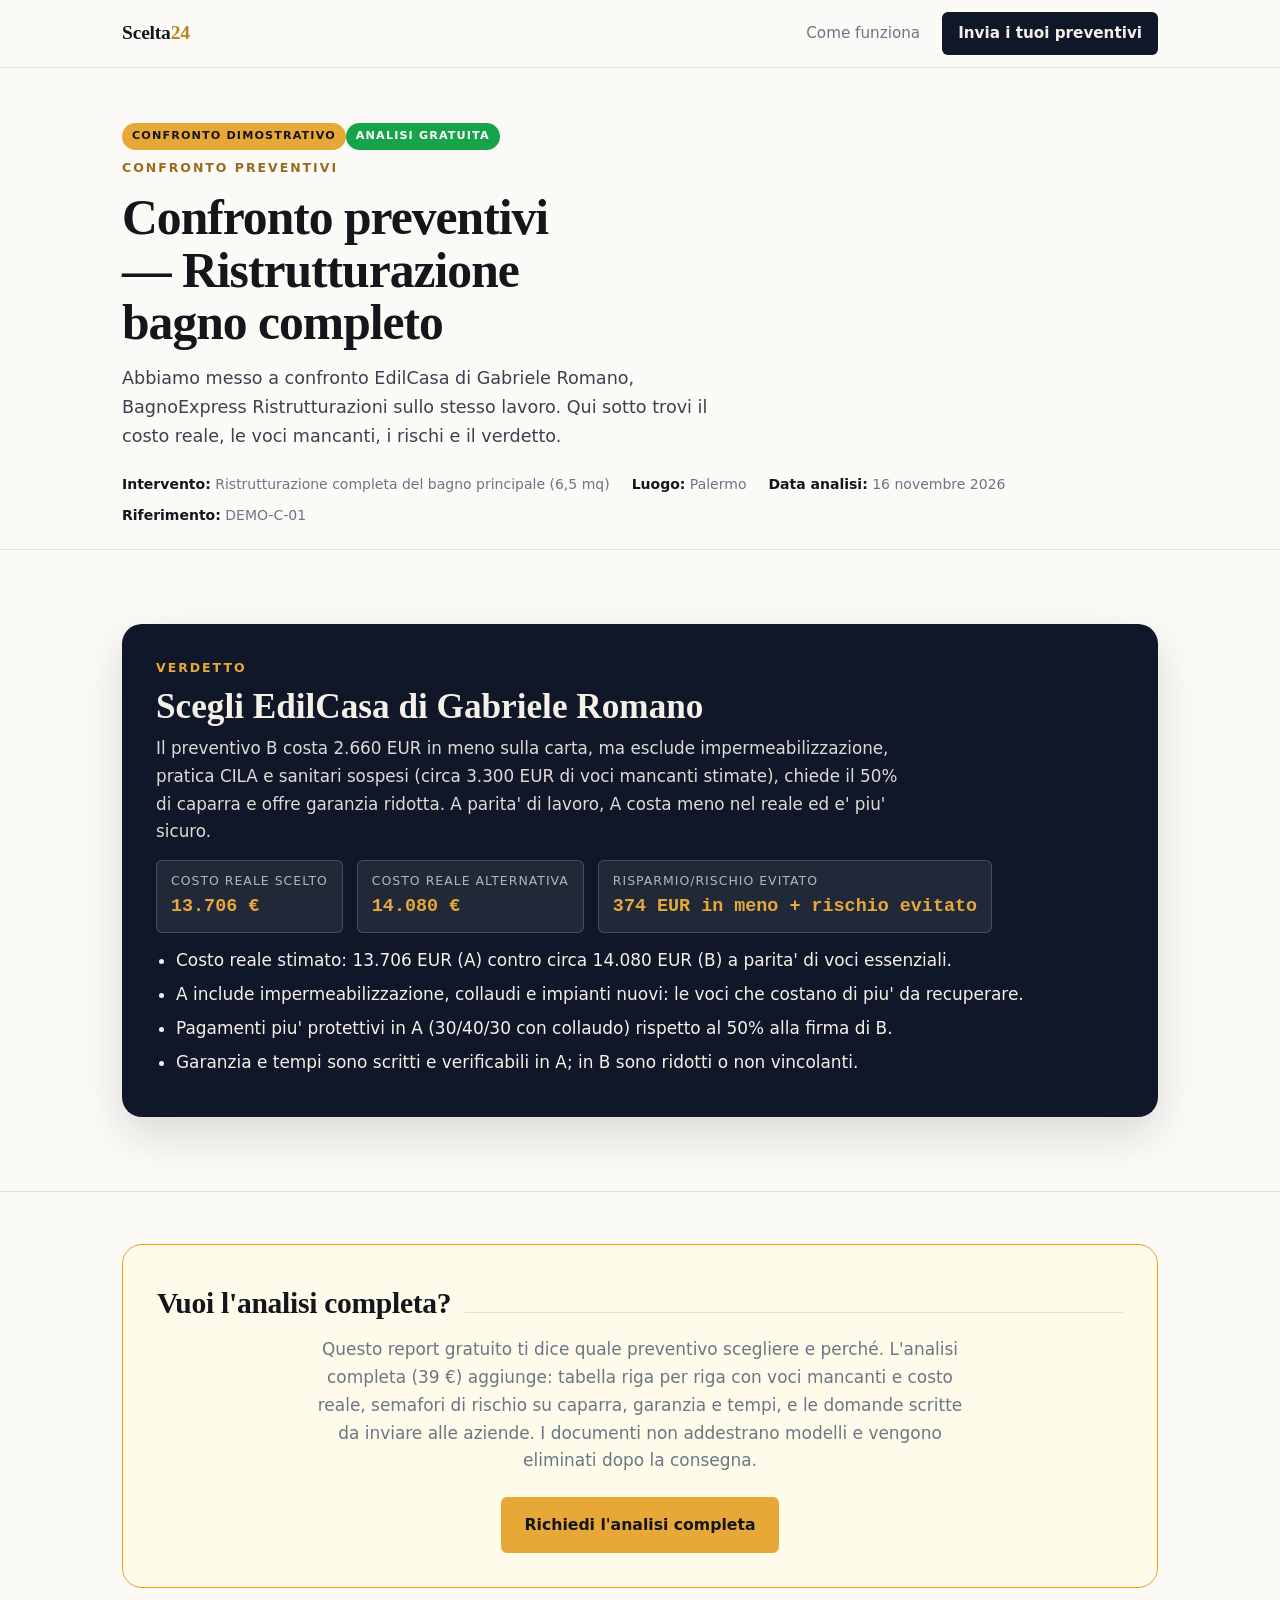
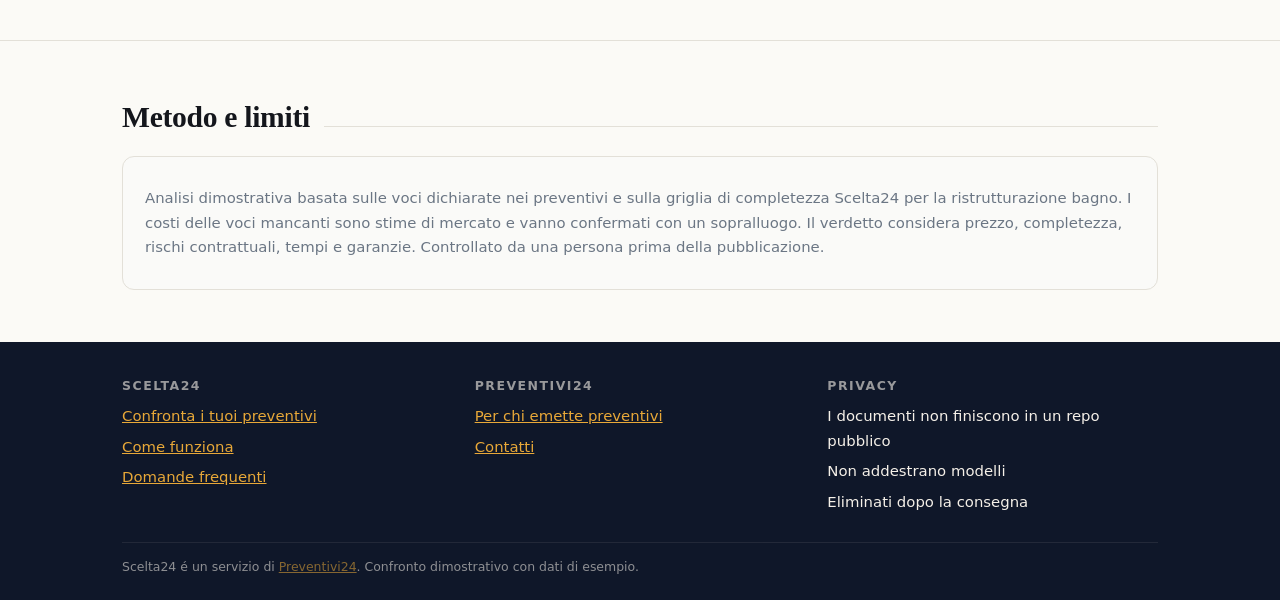
==== commit 3e533228: "P0 fix completati: CTA assoluti, config unica, publish_check rafforzato, Chrome fail-fast, cache/ass" ====
--- a/confronto-demo-bagno/index.html
+++ b/confronto-demo-bagno/index.html
@@ -22,10 +22,7 @@
 <meta name="twitter:image" content="https://gabriruss1.github.io/scelta24/confronto-demo-bagno/og.png">
 
 <link rel="icon" href="data:image/svg+xml,<svg xmlns='http://www.w3.org/2000/svg' viewBox='0 0 100 100'><text y='.9em' font-size='90'>S</text></svg>">
-<link rel="preconnect" href="https://fonts.googleapis.com">
-<link rel="preconnect" href="https://fonts.gstatic.com" crossorigin>
-<link href="https://fonts.googleapis.com/css2?family=Fraunces:opsz,wght@9..144,300;9..144,600;9..144,800&family=DM+Sans:wght@400;500;700&family=JetBrains+Mono:wght@400;700&display=swap" rel="stylesheet">
-<link rel="stylesheet" href="../assets/100439ae/confronto.css">
+<link rel="stylesheet" href="../assets/24cf5b0b/confronto.css">
 
 </head>
 <body>
@@ -36,7 +33,7 @@
     <a class="logo" href="../index.html">Scelta<span>24</span></a>
     <nav>
       <a href="../index.html#come-funziona">Come funziona</a>
-      <a class="cta" href="https://gabriruss1.github.io/preventivi24/contatti.html?servizio=confronto">Invia i tuoi preventivi</a>
+      <a class="cta" href="https://gabriruss1.github.io/scelta24/contatti.html?servizio=confronto">Invia i tuoi preventivi</a>
     </nav>
   </div>
 </header>
@@ -44,7 +41,7 @@
 <main id="contenuto">
 <section class="hero hero--confronto"><div class="wrap"><span class="badge-demo">Confronto dimostrativo</span><span class="badge-livello badge--gratuito">Analisi gratuita</span><p class="hero__kicker">Confronto preventivi</p><h1>Confronto preventivi — Ristrutturazione bagno completo</h1><p class="hero__lead">Abbiamo messo a confronto EdilCasa di Gabriele Romano, BagnoExpress Ristrutturazioni sullo stesso lavoro. Qui sotto trovi il costo reale, le voci mancanti, i rischi e il verdetto.</p><div class="meta-riga"><span><b>Intervento:</b> Ristrutturazione completa del bagno principale (6,5 mq)</span><span><b>Luogo:</b> Palermo</span><span><b>Data analisi:</b> 16 novembre 2026</span><span><b>Riferimento:</b> DEMO-C-01</span></div></div></section>
 <section class="sezione"><div class="wrap"><section class="verdetto" id="verdetto"><p class="verdetto__kicker">Verdetto</p><h2>Scegli EdilCasa di Gabriele Romano</h2><p class="verdetto__perche">Il preventivo B costa 2.660 EUR in meno sulla carta, ma esclude impermeabilizzazione, pratica CILA e sanitari sospesi (circa 3.300 EUR di voci mancanti stimate), chiede il 50% di caparra e offre garanzia ridotta. A parita&#x27; di lavoro, A costa meno nel reale ed e&#x27; piu&#x27; sicuro.</p><div class="verdetto__numeri"><div class="pill"><small>Costo reale scelto</small><strong>13.706 €</strong></div><div class="pill"><small>Costo reale alternativa</small><strong>14.080 €</strong></div><div class="pill"><small>Risparmio/rischio evitato</small><strong>374 EUR in meno + rischio evitato</strong></div></div><ul><li>Costo reale stimato: 13.706 EUR (A) contro circa 14.080 EUR (B) a parita&#x27; di voci essenziali.</li><li>A include impermeabilizzazione, collaudi e impianti nuovi: le voci che costano di piu&#x27; da recuperare.</li><li>Pagamenti piu&#x27; protettivi in A (30/40/30 con collaudo) rispetto al 50% alla firma di B.</li><li>Garanzia e tempi sono scritti e verificabili in A; in B sono ridotti o non vincolanti.</li></ul></section></div></section>
-<section class="sezione"><div class="wrap"><div class="upsell"><h2 class="h2">Vuoi l'analisi completa?</h2><p>Questo report gratuito ti dice quale preventivo scegliere e perch&eacute;. L'analisi completa (39 &euro;) aggiunge: tabella riga per riga con voci mancanti e costo reale, semafori di rischio su caparra, garanzia e tempi, e le domande scritte da inviare alle aziende. I documenti non addestrano modelli e vengono eliminati dopo la consegna.</p><div class="hero__azioni" style="justify-content:center; margin-top: var(--s-4);"><a class="btn btn--accent" href="https://gabriruss1.github.io/preventivi24/contatti.html?servizio=analisi-completa">Richiedi l'analisi completa</a></div></div></div></section>
+<section class="sezione"><div class="wrap"><div class="upsell"><h2 class="h2">Vuoi l'analisi completa?</h2><p>Questo report gratuito ti dice quale preventivo scegliere e perch&eacute;. L'analisi completa (39 &euro;) aggiunge: tabella riga per riga con voci mancanti e costo reale, semafori di rischio su caparra, garanzia e tempi, e le domande scritte da inviare alle aziende. I documenti non addestrano modelli e vengono eliminati dopo la consegna.</p><div class="hero__azioni" style="justify-content:center; margin-top: var(--s-4);"><a class="btn btn--accent" href="https://gabriruss1.github.io/scelta24/contatti.html?servizio=analisi-completa">Richiedi l'analisi completa</a></div></div></div></section>
 <section class="sezione"><div class="wrap"><h2 class="h2">Metodo e limiti</h2><div class="metodo"><p>Analisi dimostrativa basata sulle voci dichiarate nei preventivi e sulla griglia di completezza Scelta24 per la ristrutturazione bagno. I costi delle voci mancanti sono stime di mercato e vanno confermati con un sopralluogo. Il verdetto considera prezzo, completezza, rischi contrattuali, tempi e garanzie. Controllato da una persona prima della pubblicazione.</p></div></div></section>
 </main>
 
--- a/assets/24cf5b0b/confronto.css
+++ b/assets/24cf5b0b/confronto.css
@@ -0,0 +1,86 @@
+/* confronto.css — report di confronto preventivi */
+@import url("tokens.css");
+@import url("landing.css");
+
+.hero--confronto { padding-bottom: var(--s-4); }
+.hero--confronto h1 { max-width: 22ch; }
+.meta-riga { display:flex; flex-wrap:wrap; gap: var(--s-2) var(--s-4); margin-top: var(--s-3); font-size: var(--t-small); color: var(--grey); }
+.meta-riga span b { color: var(--ink); font-weight: 600; }
+
+.verdetto {
+  background: var(--brand); color: var(--brand-ink);
+  border-radius: var(--r-lg); padding: var(--s-5); margin: var(--s-4) 0;
+  box-shadow: var(--shadow-lg);
+}
+.verdetto__kicker { font-size: var(--t-tiny); letter-spacing:.16em; text-transform:uppercase; color: var(--amber); font-weight:800; margin:0 0 var(--s-2); }
+.verdetto h2 { font-family: var(--font-display); font-size: clamp(1.6rem, 3vw, 2.2rem); margin:0 0 var(--s-2); line-height:1.15; }
+.verdetto__perche { font-size: 1.05rem; opacity:.9; max-width: 70ch; margin:0 0 var(--s-3); }
+.verdetto__numeri { display:flex; flex-wrap:wrap; gap: var(--s-3); margin: var(--s-3) 0; }
+.pill { background: rgba(255,255,255,.08); border: 1px solid rgba(245,240,232,.18); border-radius: var(--r-sm); padding: 10px 14px; }
+.pill small { display:block; font-size: var(--t-tiny); letter-spacing:.08em; text-transform:uppercase; opacity:.7; }
+.pill strong { font-family: var(--font-mono); font-size: 1.15rem; color: var(--amber); }
+.verdetto ul { margin: var(--s-2) 0 0; padding-left: 20px; }
+.verdetto li { margin-bottom: 6px; }
+
+.sezione { scroll-margin-top: 90px; }
+
+.tabella-wrap { overflow-x: auto; -webkit-overflow-scrolling: touch; border:1px solid var(--line); border-radius: var(--r-md); background: var(--white); }
+table.confronto-tbl { width:100%; border-collapse: collapse; min-width: 640px; font-size: .95rem; }
+table.confronto-tbl th, table.confronto-tbl td { padding: 14px 16px; text-align:left; vertical-align: top; border-bottom:1px solid var(--line); }
+table.confronto-tbl thead th { background: var(--tinta); font-size: var(--t-tiny); letter-spacing:.08em; text-transform:uppercase; color: var(--grey); font-weight:700; }
+table.confronto-tbl th:first-child { width: 28%; color: var(--ink); font-weight:600; }
+table.confronto-tbl tbody tr:last-child td { border-bottom: none; }
+table.confronto-tbl .win { background: #f0fdf4; }
+table.confronto-tbl .lose { background: #fff7ed; }
+table.confronto-tbl .costo { font-family: var(--font-mono); font-weight:700; }
+table.confronto-tbl .missing { color: #b45309; font-weight:600; }
+table.confronto-tbl ul { margin:0; padding-left:16px; }
+table.confronto-tbl li { margin-bottom:4px; }
+
+.semafori { display:grid; gap: var(--s-3); grid-template-columns: repeat(auto-fit, minmax(240px, 1fr)); }
+.semaforo { background: var(--white); border:1px solid var(--line); border-radius: var(--r-md); padding: var(--s-3) var(--s-4); border-left: 4px solid var(--line); }
+.semaforo--rosso { border-left-color: #dc2626; }
+.semaforo--giallo { border-left-color: #d97706; }
+.semaforo--verde { border-left-color: #16a34a; }
+.semaforo__head { display:flex; align-items:center; gap:10px; margin-bottom:6px; }
+.dot { width:10px; height:10px; border-radius:50%; background: var(--line); flex:0 0 auto; }
+.semaforo--rosso .dot { background:#dc2626; }
+.semaforo--giallo .dot { background:#d97706; }
+.semaforo--verde .dot { background:#16a34a; }
+.semaforo h3 { font-size: .98rem; margin:0; font-weight:700; }
+.semaforo p { margin:0; font-size: .93rem; color: var(--grey); }
+
+.domande { list-style:none; margin:0; padding:0; display:grid; gap: var(--s-2); }
+.domande li { background: var(--white); border:1px solid var(--line); border-radius: var(--r-sm); padding: 12px 14px; }
+.domande li b { color: var(--amber-dim); font-size: var(--t-tiny); letter-spacing:.08em; text-transform:uppercase; display:block; margin-bottom:4px; }
+
+.cta-blocco { background: var(--tinta); border:1px solid var(--line); border-radius: var(--r-lg); padding: var(--s-5); text-align:center; }
+.cta-blocco h2 { font-family: var(--font-display); font-size: var(--t-h2); margin:0 0 var(--s-2); }
+.cta-blocco p { color: var(--grey); margin:0 auto var(--s-4); max-width: 60ch; }
+
+.metodo { font-size: .93rem; color: var(--grey); background: var(--white); border:1px solid var(--line); border-radius: var(--r-md); padding: var(--s-3) var(--s-4); }
+
+.badge-demo { display:inline-block; background: var(--amber); color:#14161C; font-size:.7rem; font-weight:800; letter-spacing:.1em; text-transform:uppercase; padding:4px 10px; border-radius:100px; margin-bottom: var(--s-2); }
+
+.badge-livello { display:inline-block; font-size:.7rem; font-weight:800; letter-spacing:.1em; text-transform:uppercase; padding:4px 10px; border-radius:100px; margin-bottom: var(--s-2); }
+.badge--gratuito { background: #16a34a; color:#fff; }
+.badge--completa { background: #d97706; color:#fff; }
+
+.upsell { background: #fffbeb; border:1px solid #f59e0b; border-radius: var(--r-lg); padding: var(--s-5); text-align:center; }
+.upsell h2 { font-family: var(--font-display); font-size: var(--t-h2); margin:0 0 var(--s-2); color: var(--ink); }
+.upsell p { color: var(--grey); margin:0 auto var(--s-4); max-width: 60ch; }
+
+@media (max-width: 640px) {
+  .verdetto { padding: var(--s-4); }
+  .tabella-wrap { border-radius: var(--r-sm); }
+}
+
+@media print {
+  .topbar, .no-print, .cta-blocco .hero__azioni, footer.pie { display:none !important; }
+  body { background:#fff; color:#111; }
+  .sezione { padding: 18px 0; border-top: 1px solid #ddd; }
+  .verdetto { background:#0F1729; color:#fff; -webkit-print-color-adjust: exact; print-color-adjust: exact; break-inside: avoid; }
+  .semaforo, .domande li, .metodo { break-inside: avoid; }
+  .tabella-wrap { overflow: visible; }
+  table.confronto-tbl { min-width: 0; font-size: 10pt; }
+}
